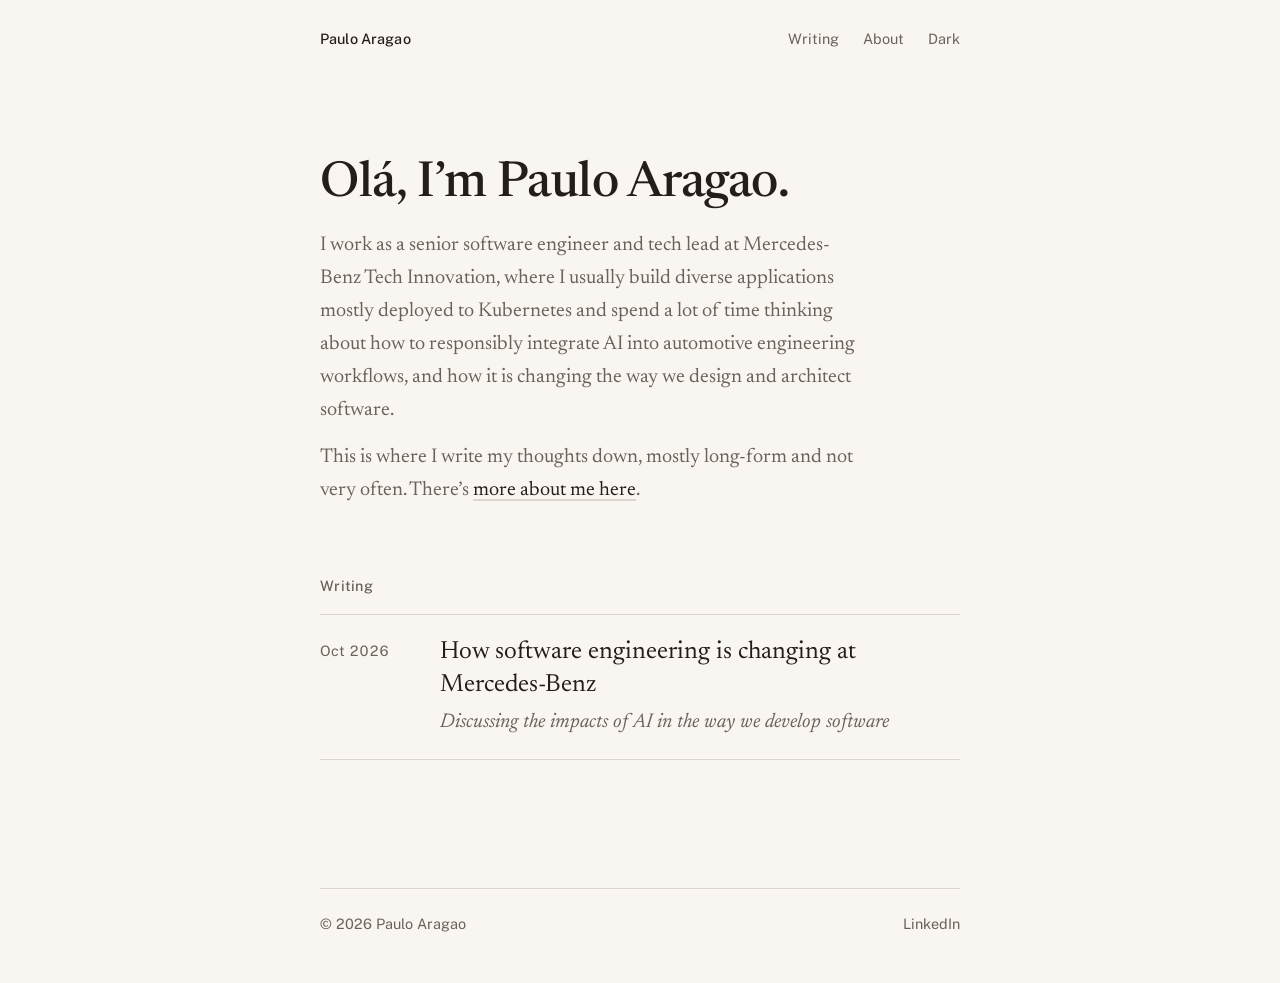
==== index.html @ bcc38a61 "Publish redesigned blog with first post" ====
<!doctype html><html lang=en-US data-theme=light><head><meta charset=utf-8><meta name=viewport content="width=device-width,initial-scale=1"><script>(()=>{const e=localStorage.getItem("theme"),t=window.matchMedia("(prefers-color-scheme: dark)").matches;document.documentElement.dataset.theme=e||(t?"dark":"light")})()</script><title>Paulo Aragao</title><meta name=description content="Notes on distributed systems, Kubernetes, and how AI is reshaping software engineering."><meta name=author content="Paulo Aragao"><link rel=canonical href=https://pfaaj.github.io/><meta property="og:title" content="Paulo Aragao"><meta property="og:description" content="Notes on distributed systems, Kubernetes, and how AI is reshaping software engineering."><meta property="og:type" content="website"><meta property="og:url" content="https://pfaaj.github.io/"><meta name=twitter:card content="summary"><meta name=theme-color content="#f7f4ee" media="(prefers-color-scheme: light)"><meta name=theme-color content="#1b1a18" media="(prefers-color-scheme: dark)"><link rel=icon href="data:image/svg+xml,<svg xmlns='http://www.w3.org/2000/svg' viewBox='0 0 64 64'><rect width='64' height='64' rx='10' fill='%23f7f4ee'/><text x='50%25' y='54%25' text-anchor='middle' dominant-baseline='middle' font-family='Georgia,serif' font-size='44' fill='%238a3b2e'>P</text></svg>"><link rel=preconnect href=https://fonts.googleapis.com><link rel=preconnect href=https://fonts.gstatic.com crossorigin><link rel=stylesheet href="https://fonts.googleapis.com/css2?family=Newsreader:ital,opsz,wght@0,6..72,300..600;1,6..72,300..600&family=Public+Sans:wght@400;500&display=swap"><link rel=stylesheet href=/css/main.min.8df0bf845ea3d5789dea574b7dbe1316b7c2572310619b300cc1b927976dc96a.css integrity="sha256-jfC/hF6j1Xid6ldLfb4TFrfCVyMQYZswDMG5J5dtyWo="><meta name=generator content="Hugo 0.168.0"></head><body><a class=skip href=#main>Skip to content</a><header class=site-header><div class="wrap header-inner"><a class=brand href=/>Paulo Aragao</a><nav class=nav aria-label=Main><a href=/post/>Writing</a>
<a href=/about/>About</a>
<button class=theme-toggle type=button data-theme-toggle aria-label="Toggle dark mode">
<span class=t-dark>Dark</span><span class=t-light>Light</span></button></nav></div></header><main id=main><section class="wrap intro"><h1 class=intro-name>Olá, I’m Paulo Aragao.</h1><div class=intro-text><p>I work as a senior software engineer and tech lead at Mercedes-Benz Tech Innovation, where I usually build diverse applications mostly deployed to Kubernetes and spend a lot of time thinking about how to responsibly integrate AI into automotive engineering workflows, and how it is changing the way we design and architect software.</p><p>This is where I write my thoughts down, mostly long-form and not very often. There’s <a href=/about/>more about me here</a>.</p></div></section><section class="wrap posts" aria-labelledby=writing><h2 id=writing class=label>Writing</h2><ol class=post-list><li class=post-item><time datetime=2026-10-22>Oct 2026</time><div><a class=post-item-title href=/post/ai-software-engineering-mercedes-benz/>How software engineering is changing at Mercedes-Benz</a><p class=post-item-sub>Discussing the impacts of AI in the way we develop software</p></div></li></ol></section></main><footer class=site-footer><div class="wrap footer-inner"><p>© 2026 Paulo Aragao</p><p class=footer-links><a href=https://www.linkedin.com/in/paulo-aragao/ rel="me noopener">LinkedIn</a></p></div></footer><script>(()=>{const t=document.querySelector("[data-theme-toggle]");t&&t.addEventListener("click",()=>{const e=document.documentElement.dataset.theme==="dark"?"light":"dark";document.documentElement.dataset.theme=e,localStorage.setItem("theme",e)});const e=document.querySelectorAll(".toc a");if(e.length){const t=[...document.querySelectorAll(".prose h2[id]")],s=new Map([...e].map(e=>[decodeURIComponent(e.hash.slice(1)),e])),n=()=>{let n=t[0];for(const e of t)e.getBoundingClientRect().top<120&&(n=e);window.innerHeight+window.scrollY>=document.documentElement.scrollHeight-4&&(n=t[t.length-1]),e.forEach(e=>e.classList.toggle("active",e===s.get(n?.id)))};document.addEventListener("scroll",n,{passive:!0}),n()}})()</script></body></html>
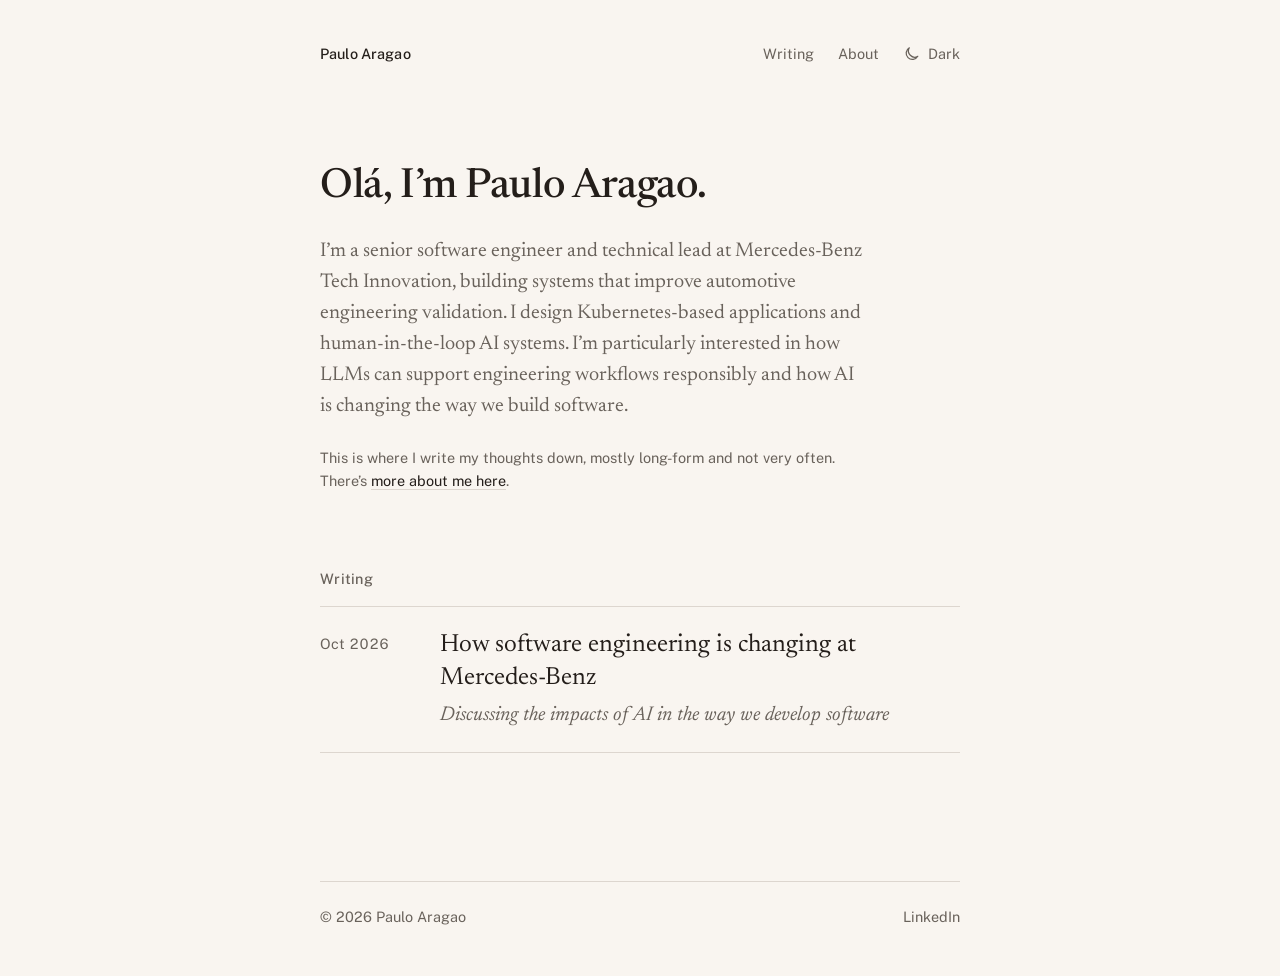
==== commit 3fde12a7: "Publish refreshed homepage intro and theme toggle" ====
--- a/index.html
+++ b/index.html
@@ -1,4 +1,5 @@
-<!doctype html><html lang=en-US data-theme=light><head><meta charset=utf-8><meta name=viewport content="width=device-width,initial-scale=1"><script>(()=>{const e=localStorage.getItem("theme"),t=window.matchMedia("(prefers-color-scheme: dark)").matches;document.documentElement.dataset.theme=e||(t?"dark":"light")})()</script><title>Paulo Aragao</title><meta name=description content="Notes on distributed systems, Kubernetes, and how AI is reshaping software engineering."><meta name=author content="Paulo Aragao"><link rel=canonical href=https://pfaaj.github.io/><meta property="og:title" content="Paulo Aragao"><meta property="og:description" content="Notes on distributed systems, Kubernetes, and how AI is reshaping software engineering."><meta property="og:type" content="website"><meta property="og:url" content="https://pfaaj.github.io/"><meta name=twitter:card content="summary"><meta name=theme-color content="#f7f4ee" media="(prefers-color-scheme: light)"><meta name=theme-color content="#1b1a18" media="(prefers-color-scheme: dark)"><link rel=icon href="data:image/svg+xml,<svg xmlns='http://www.w3.org/2000/svg' viewBox='0 0 64 64'><rect width='64' height='64' rx='10' fill='%23f7f4ee'/><text x='50%25' y='54%25' text-anchor='middle' dominant-baseline='middle' font-family='Georgia,serif' font-size='44' fill='%238a3b2e'>P</text></svg>"><link rel=preconnect href=https://fonts.googleapis.com><link rel=preconnect href=https://fonts.gstatic.com crossorigin><link rel=stylesheet href="https://fonts.googleapis.com/css2?family=Newsreader:ital,opsz,wght@0,6..72,300..600;1,6..72,300..600&family=Public+Sans:wght@400;500&display=swap"><link rel=stylesheet href=/css/main.min.8df0bf845ea3d5789dea574b7dbe1316b7c2572310619b300cc1b927976dc96a.css integrity="sha256-jfC/hF6j1Xid6ldLfb4TFrfCVyMQYZswDMG5J5dtyWo="><meta name=generator content="Hugo 0.168.0"></head><body><a class=skip href=#main>Skip to content</a><header class=site-header><div class="wrap header-inner"><a class=brand href=/>Paulo Aragao</a><nav class=nav aria-label=Main><a href=/post/>Writing</a>
+<!doctype html><html lang=en-US data-theme=light><head><meta charset=utf-8><meta name=viewport content="width=device-width,initial-scale=1"><script>(()=>{const e=localStorage.getItem("theme"),t=window.matchMedia("(prefers-color-scheme: dark)").matches;document.documentElement.dataset.theme=e||(t?"dark":"light")})()</script><title>Paulo Aragao</title><meta name=description content="Notes on distributed systems, Kubernetes, and how AI is reshaping software engineering."><meta name=author content="Paulo Aragao"><link rel=canonical href=https://paulo-aragao.com/><meta property="og:title" content="Paulo Aragao"><meta property="og:description" content="Notes on distributed systems, Kubernetes, and how AI is reshaping software engineering."><meta property="og:type" content="website"><meta property="og:url" content="https://paulo-aragao.com/"><meta name=twitter:card content="summary"><meta name=theme-color content="#f7f4ee" media="(prefers-color-scheme: light)"><meta name=theme-color content="#1b1a18" media="(prefers-color-scheme: dark)"><link rel=icon href="data:image/svg+xml,<svg xmlns='http://www.w3.org/2000/svg' viewBox='0 0 64 64'><rect width='64' height='64' rx='10' fill='%23f7f4ee'/><text x='50%25' y='54%25' text-anchor='middle' dominant-baseline='middle' font-family='Georgia,serif' font-size='44' fill='%238a3b2e'>P</text></svg>"><link rel=preconnect href=https://fonts.googleapis.com><link rel=preconnect href=https://fonts.gstatic.com crossorigin><link rel=stylesheet href="https://fonts.googleapis.com/css2?family=Newsreader:ital,opsz,wght@0,6..72,300..600;1,6..72,300..600&family=Public+Sans:wght@400;500&display=swap"><link rel=stylesheet href=/css/main.min.543300373ac61f815ab835d6ace204c73b5d381dd158673676a47538424ea6a7.css integrity="sha256-VDMANzrGH4FauDXWrOIExztdOB3RWGc2dqR1OEJOpqc="><meta name=generator content="Hugo 0.168.0"></head><body><a class=skip href=#main>Skip to content</a><header class=site-header><div class="wrap header-inner"><a class=brand href=/>Paulo Aragao</a><nav class=nav aria-label=Main><a href=/post/>Writing</a>
 <a href=/about/>About</a>
-<button class=theme-toggle type=button data-theme-toggle aria-label="Toggle dark mode">
-<span class=t-dark>Dark</span><span class=t-light>Light</span></button></nav></div></header><main id=main><section class="wrap intro"><h1 class=intro-name>Olá, I’m Paulo Aragao.</h1><div class=intro-text><p>I work as a senior software engineer and tech lead at Mercedes-Benz Tech Innovation, where I usually build diverse applications mostly deployed to Kubernetes and spend a lot of time thinking about how to responsibly integrate AI into automotive engineering workflows, and how it is changing the way we design and architect software.</p><p>This is where I write my thoughts down, mostly long-form and not very often. There’s <a href=/about/>more about me here</a>.</p></div></section><section class="wrap posts" aria-labelledby=writing><h2 id=writing class=label>Writing</h2><ol class=post-list><li class=post-item><time datetime=2026-10-22>Oct 2026</time><div><a class=post-item-title href=/post/ai-software-engineering-mercedes-benz/>How software engineering is changing at Mercedes-Benz</a><p class=post-item-sub>Discussing the impacts of AI in the way we develop software</p></div></li></ol></section></main><footer class=site-footer><div class="wrap footer-inner"><p>© 2026 Paulo Aragao</p><p class=footer-links><a href=https://www.linkedin.com/in/paulo-aragao/ rel="me noopener">LinkedIn</a></p></div></footer><script>(()=>{const t=document.querySelector("[data-theme-toggle]");t&&t.addEventListener("click",()=>{const e=document.documentElement.dataset.theme==="dark"?"light":"dark";document.documentElement.dataset.theme=e,localStorage.setItem("theme",e)});const e=document.querySelectorAll(".toc a");if(e.length){const t=[...document.querySelectorAll(".prose h2[id]")],s=new Map([...e].map(e=>[decodeURIComponent(e.hash.slice(1)),e])),n=()=>{let n=t[0];for(const e of t)e.getBoundingClientRect().top<120&&(n=e);window.innerHeight+window.scrollY>=document.documentElement.scrollHeight-4&&(n=t[t.length-1]),e.forEach(e=>e.classList.toggle("active",e===s.get(n?.id)))};document.addEventListener("scroll",n,{passive:!0}),n()}})()</script></body></html>+<button class=theme-toggle type=button data-theme-toggle aria-label="Switch to dark theme">
+<span class=t-dark><svg viewBox="0 0 24 24" fill="none" stroke="currentColor" stroke-width="1.7" stroke-linecap="round" stroke-linejoin="round" aria-hidden="true"><path d="M20.2 15.4A8.5 8.5.0 018.6 3.8 8.5 8.5.0 1020.2 15.4z"/></svg>Dark</span>
+<span class=t-light><svg viewBox="0 0 24 24" fill="none" stroke="currentColor" stroke-width="1.7" stroke-linecap="round" stroke-linejoin="round" aria-hidden="true"><circle cx="12" cy="12" r="3.5"/><path d="M12 2v2m0 16v2M4.93 4.93l1.42 1.42m11.3 11.3 1.42 1.42M2 12h2m16 0h2M4.93 19.07l1.42-1.42m11.3-11.3 1.42-1.42"/></svg>Light</span></button></nav></div></header><main id=main><section class="wrap intro"><h1 class=intro-name>Olá, I’m Paulo Aragao.</h1><div class=intro-text><p>I’m a senior software engineer and technical lead at Mercedes-Benz Tech Innovation, building systems that improve automotive engineering validation. I design Kubernetes-based applications and human-in-the-loop AI systems. I’m particularly interested in how LLMs can support engineering workflows responsibly and how AI is changing the way we build software.</p><p>This is where I write my thoughts down, mostly long-form and not very often. There’s <a href=/about/>more about me here</a>.</p></div></section><section class="wrap posts" aria-labelledby=writing><h2 id=writing class=label>Writing</h2><ol class=post-list><li class=post-item><time datetime=2026-10-22>Oct 2026</time><div><a class=post-item-title href=/post/ai-software-engineering-mercedes-benz/>How software engineering is changing at Mercedes-Benz</a><p class=post-item-sub>Discussing the impacts of AI in the way we develop software</p></div></li></ol></section></main><footer class=site-footer><div class="wrap footer-inner"><p>© 2026 Paulo Aragao</p><p class=footer-links><a href=https://www.linkedin.com/in/paulo-aragao/ rel="me noopener">LinkedIn</a></p></div></footer><script>(()=>{const e=document.querySelector("[data-theme-toggle]"),n=()=>{e&&e.setAttribute("aria-label",`Switch to ${document.documentElement.dataset.theme==="dark"?"light":"dark"} theme`)};n(),e&&e.addEventListener("click",()=>{const e=document.documentElement.dataset.theme==="dark"?"light":"dark";document.documentElement.dataset.theme=e,localStorage.setItem("theme",e),n()});const t=document.querySelectorAll(".toc a");if(t.length){const e=[...document.querySelectorAll(".prose h2[id]")],s=new Map([...t].map(e=>[decodeURIComponent(e.hash.slice(1)),e])),n=()=>{let n=e[0];for(const t of e)t.getBoundingClientRect().top<120&&(n=t);window.innerHeight+window.scrollY>=document.documentElement.scrollHeight-4&&(n=e[e.length-1]),t.forEach(e=>e.classList.toggle("active",e===s.get(n?.id)))};document.addEventListener("scroll",n,{passive:!0}),n()}})()</script></body></html>
